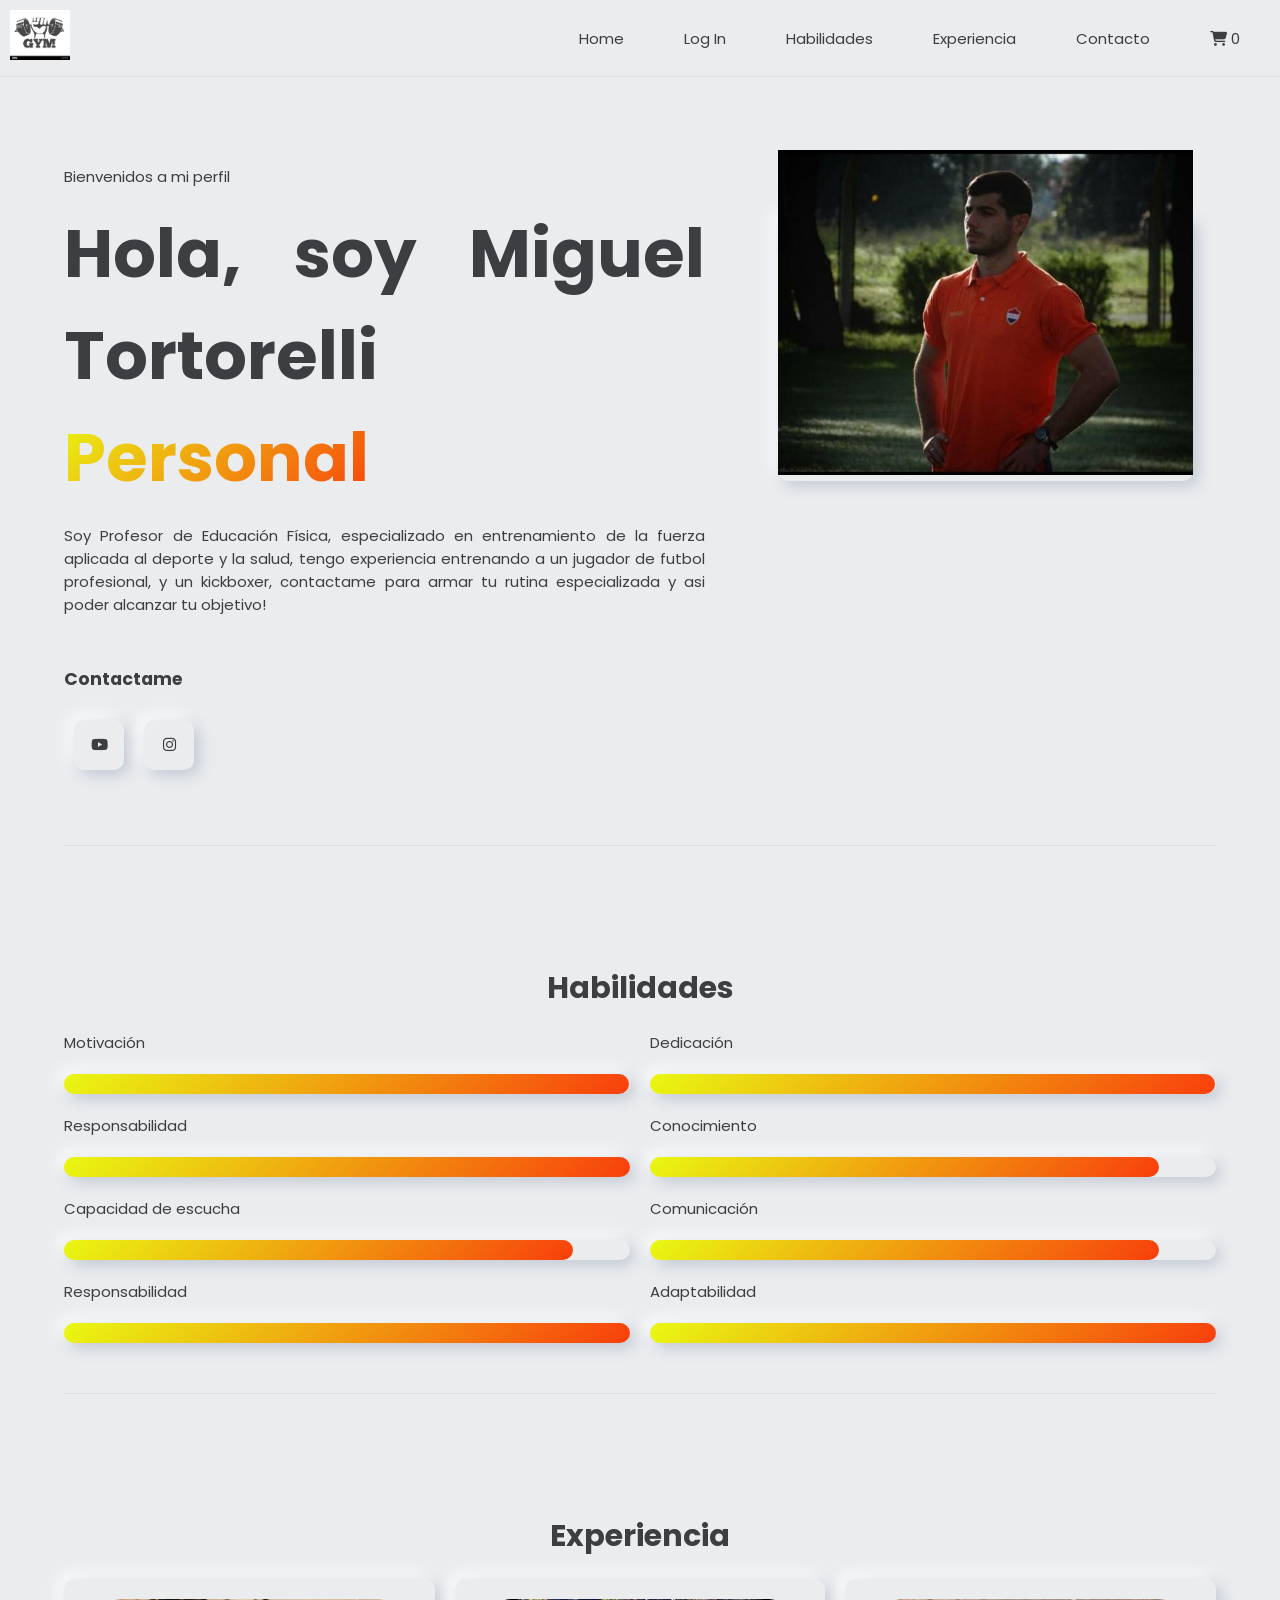
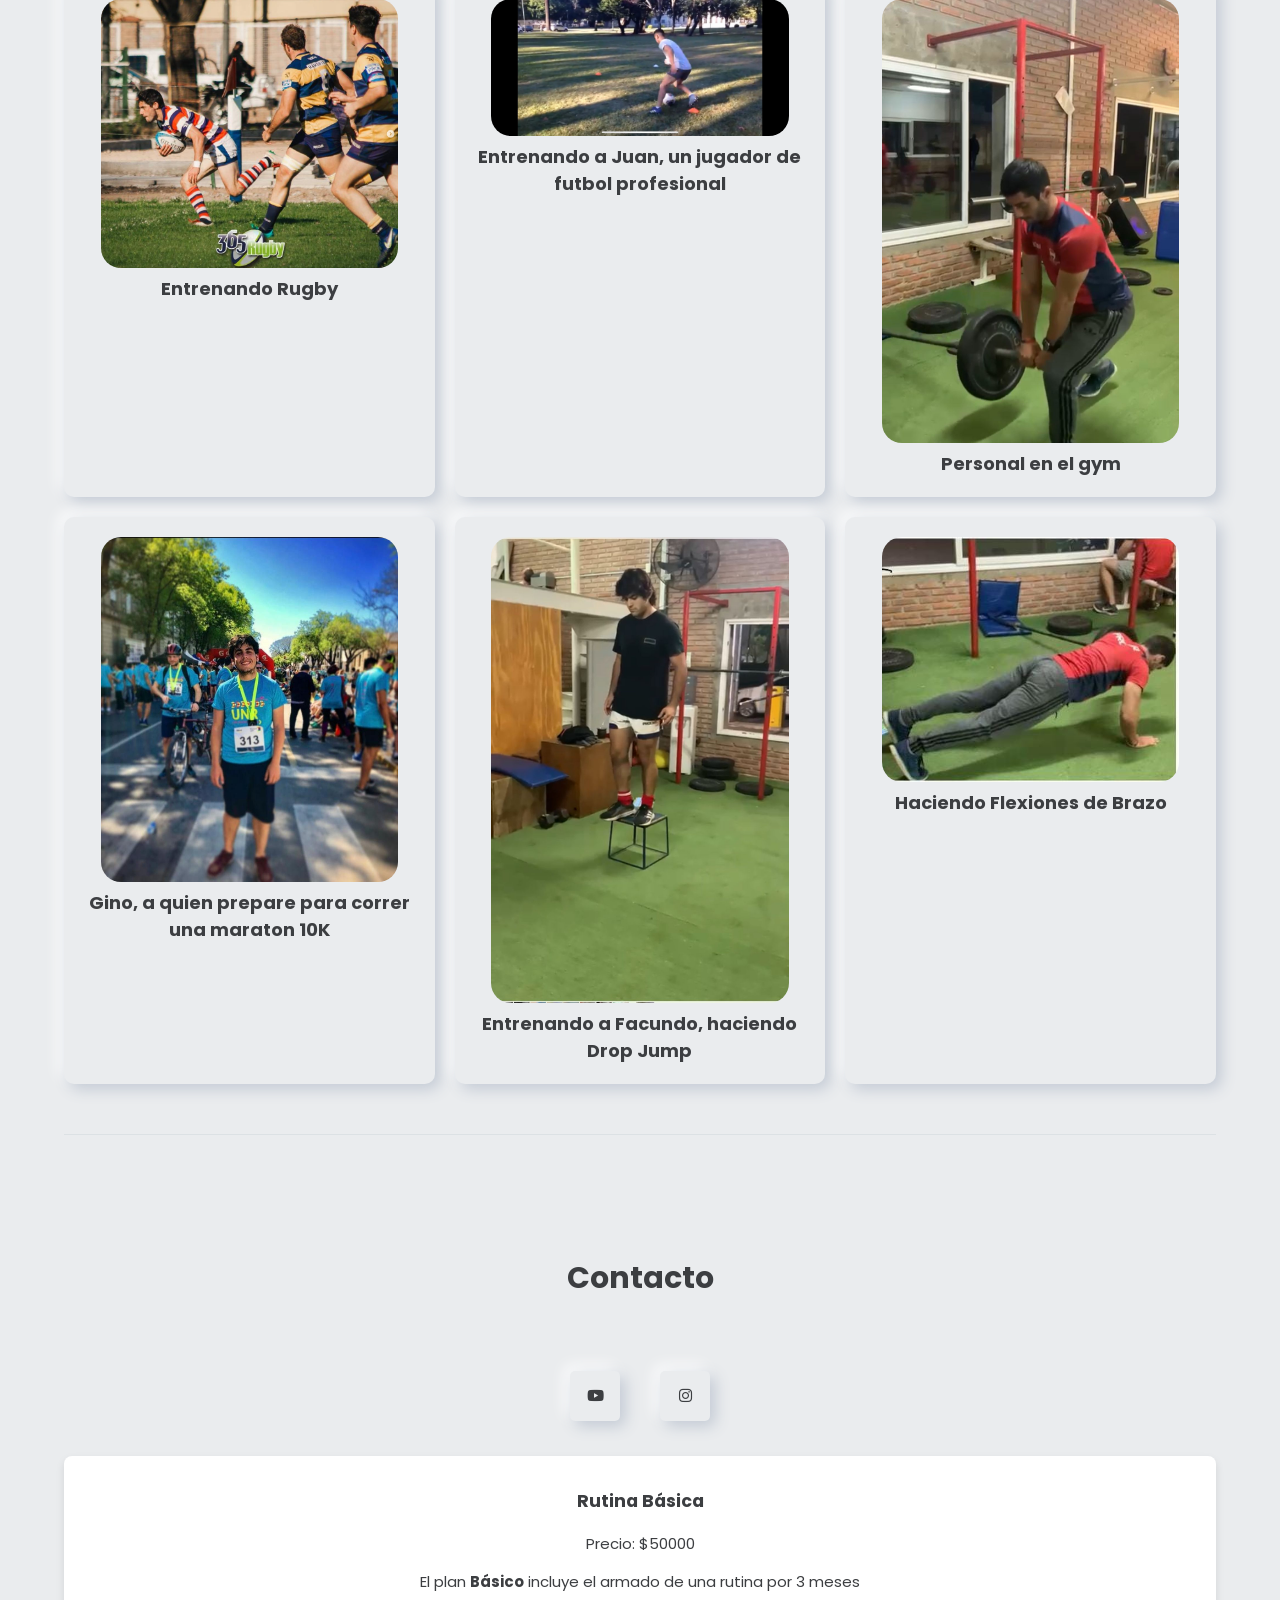
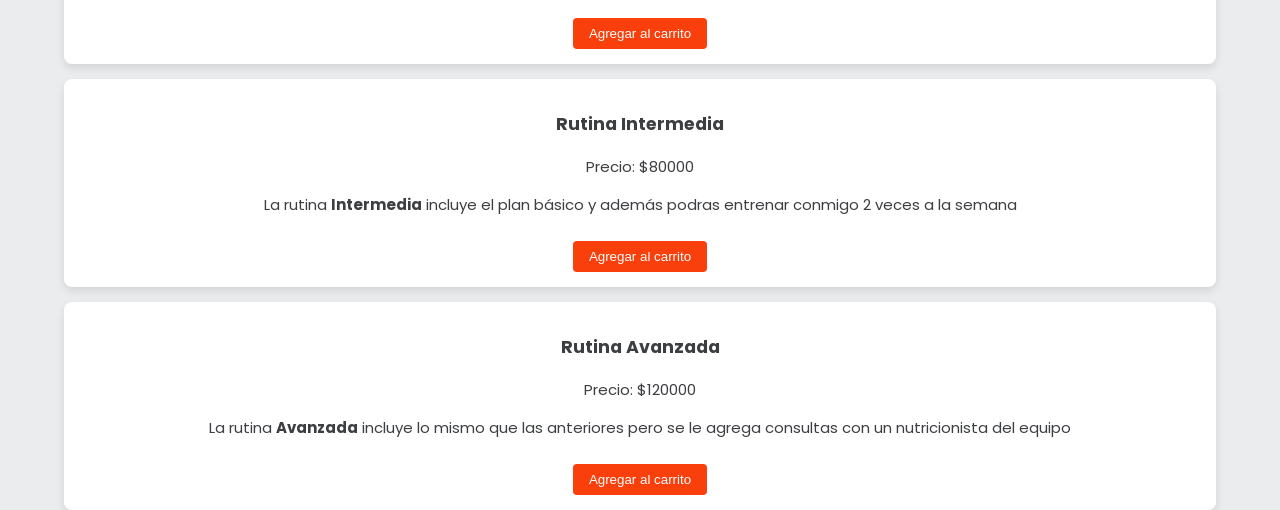
==== index.html @ 3a0be269 "primera subida" ====
<!DOCTYPE html>
<html lang="en">
<head>
    <meta charset="UTF-8">
    <meta http-equiv="X-UA-Compatible" content="IE=edge">
    <meta name="viewport" content="width=device-width, initial-scale=1.0">
    <title>Document</title>
    <link rel="stylesheet" href="style.css">
    <link rel="stylesheet" href="https://cdnjs.cloudflare.com/ajax/libs/font-awesome/6.3.0/css/all.min.css">
</head>
<body>
    <body>
        <header>
            <div class="logo">
                <img src="img/logogym.jpg">
            </div>
            <div class="navDiv">
                <label for="menu">
                    <i class="fa-solid fa-bars"></i>
                </label>
            </div>
            <input type="checkbox" id="menu">
            <ul class="nav">
                <label for="menu">
                    <i class="fa-solid fa-xmark"></i>
                </label>
                <li><a href="#home">Home</a></li>
                <li><a href="login.html">Log In</a></li>
                <li><a href="#skill">Habilidades</a></li>
                <li><a href="#project">Experiencia</a></li>
                <li><a href="#contact">Contacto</a></li>
                <!-- Icono de carrito de compras -->
                <li>
                    <a href="#cart" id="cart-icon">
                        <i class="fa-solid fa-shopping-cart"></i>
                        <span id="cart-count">0</span>
                    </a>
                </li>
            </ul>
        </header>
    
        <!-- Contenedor del carrito de compras -->
        <div id="cart-container" class="cart-container">
            <h2>Carrito de Compras</h2>
            <ul id="cart-items"></ul>
            <p>Total: $<span id="cart-total">0</span></p>
            <button id="checkout-btn">Confirmar Compra</button>
        </div>
    
        <!-- Resto del contenido de la página -->
    </body>
    
    

    <div class="container">
        <div class="banner" id="home">
            <div class="content">
                <p>Bienvenidos a mi perfil</p>
                <h1>
                    Hola, soy Miguel Tortorelli <br/>
                     <div class="gradientText">
                        <div class="job" data-job1="Personal" data-job2="Trainer"></div>
                    </div>
                </h1>
                <p>
                    Soy Profesor de Educación Física, especializado en entrenamiento de la fuerza aplicada al deporte y la salud, tengo experiencia entrenando a un jugador de futbol profesional, y un kickboxer, contactame para armar tu rutina especializada y asi poder alcanzar tu objetivo!
                </p>
                <div class="find">
                    <h3>Contactame</h3>
                    <ul>
                        <li><a href="https://www.youtube.com/@tequetortorelli7422"><i class="fa-brands fa-youtube"></i></a></li>
                        <li><a href="https://www.instagram.com/tequetortorelli/?hl=es-la"><i class="fa-brands fa-instagram"></i></a></li>
                    </ul>
                </div>
            </div>
            <div class="avatar">
                <img src="img/teque1.jpg" alt="">
            </div>
        </div>

       <div id="skill">
        <h1 class="title">Habilidades</h1>
        <div class="listSkill">
            <div class="item">
                <div class="name">Motivación</div>
                <div class="evaluate" style="--point:99.9%"></div>
            </div>
            <div class="item">
                <div class="name">Dedicación</div>
                <div class="evaluate" style="--point:99.9%"></div>
            </div>
            <div class="item">
                <div class="name">Responsabilidad</div>
                <div class="evaluate" style="--point:100%"></div>
            </div>
            <div class="item">
                <div class="name">Conocimiento</div>
                <div class="evaluate" style="--point:90%"></div>
            </div>
            <div class="item">
                <div class="name">Capacidad de escucha</div>
                <div class="evaluate" style="--point:90%"></div>
            </div>
            <div class="item">
                <div class="name">Comunicación</div>
                <div class="evaluate" style="--point:90%"></div>
            </div>
            <div class="item">
                <div class="name">Responsabilidad</div>
                <div class="evaluate" style="--point:100%"></div>
            </div>
            <div class="item">
                <div class="name">Adaptabilidad</div>
                <div class="evaluate" style="--point:100%"></div>
            </div>
        </div>
       </div>
       <div id="project">
            <h1 class="title">Experiencia</h1>
            <div class="listProject">
                <div class="item">
                    <img src="proyectotquito1.png" alt="">
                    <div class="name">
                        Entrenando Rugby
                    </div>
                </div>
                <div class="item">
                    <img src="img/juan.jpg" alt="">
                    <div class="name">
                        Entrenando a Juan, un jugador de futbol profesional
                    </div>
                </div>
                <div class="item">
                    <img src="img/GYM1.jpg" alt="">
                    <div class="name">
                        Personal en el gym
                    </div>
                </div>
                <div class="item">
                    <img src="img/maraton.jpg" alt="">
                    <div class="name">
                        Gino, a quien prepare para correr una maraton 10K
                    </div>
                </div>
                <div class="item">
                    <img src="img/GYM2.jpg" alt="">
                    <div class="name">
                        Entrenando a Facundo, haciendo Drop Jump
                    </div>
                </div>
                <div class="item">
                    <img src="img/GYM3.png" alt="">
                    <div class="name">
                        Haciendo Flexiones de Brazo
                    </div>
                </div>
            </div>
       </div>

       <div id="contact">
        <h1 class="title">Contacto</h1>
        <ul class="contact">
            <li><a href="https://www.youtube.com/@tequetortorelli7422"><i class="fa-brands fa-youtube"></i></a></li>
            <li><a href="https://www.instagram.com/tequetortorelli/?hl=es-la"><i class="fa-brands fa-instagram"></i></a></li>
        </ul>
       </div>
<div class="routine-list">
    <div class="routine-item">
        <h3>Rutina Básica</h3>
        <p>Precio: $50000</p>
        <p>El plan <strong>Básico</strong> incluye el armado de una rutina por 3 meses</p>
        <button class="add-to-cart-btn" data-id="1">Agregar al carrito</button>
    </div>
    <div class="routine-item">
        <h3>Rutina Intermedia</h3>
        <p>Precio: $80000</p>
        <p>La rutina <strong>Intermedia</strong> incluye el plan básico y además podras entrenar conmigo 2 veces a la semana</p>
        <button class="add-to-cart-btn" data-id="2">Agregar al carrito</button>
    </div>
    <div class="routine-item">
        <h3>Rutina Avanzada</h3>
        <p>Precio: $120000</p>
        <p>La rutina <strong>Avanzada</strong> incluye lo mismo que las anteriores pero se le agrega consultas con un nutricionista del equipo</p>
        <button class="add-to-cart-btn" data-id="3">Agregar al carrito</button>
    </div>
</div>

    <!-- Importar archivo JavaScript -->
    <script src="script.js"></script>
    </div>
    
</body>
</html>
---- style.css ----
@import url('https://fonts.googleapis.com/css2?family=Poppins:wght@200;300;400;500;600&display=swap');
html{
    scroll-behavior: smooth;
}
:root{
    --light: #eaecee;
    --color-text: #3c3e41;
    --box-shadow: 
    5px 5px 15px #c1c8d3, 
    -5px -5px 15px #ffffff;
    --gradient-bg: linear-gradient(-45deg, #f83f0c, #e9f812);
}
a{
    color: #3c3e41;
    text-decoration: none;
}
body{
    margin: 0;
    background-color: var(--light);
    color: var(--color-text);
    font-family: 'Poppins', sans-serif;
    font-size: 15px;
}
header{
    position: fixed;
    top: 0;
    width: calc(100% - 20px);
    padding: 10px;
    border-bottom: 1px solid #dce1e4;
    display: grid;
    grid-template-columns: 30% 70%;
    background-color: var(--light);
    z-index: 1;
}
header .logo img{
    height: 50px;
}
header ul{
    margin: 0;
    list-style: none;
    display: flex;
    height: 100%;
    justify-content: end;
    align-items: center;
}
header ul li{
    padding: 0 30px;
}
.container{
    width: 1200px;
    max-width: 90%;
    margin: auto;
}
.banner{
    margin-top: 150px;
    display: grid;
    grid-template-columns: 60% 40%;
    border-bottom: 1px solid #dce1e4;
    padding-bottom: 50px;
}
.banner .content{
    text-align: justify;
    padding-right: 50px;
}
.banner .content h1{
    font-size: 4.5em;
    margin: 0;
}
.gradientText{
  display: inline-block;
    background: var(--gradient-bg);
 -webkit-background-clip: text;
  -webkit-text-fill-color: transparent;
}
.job{
   display: inline-block;
}
.job::before{
    content: attr(data-job1);
    overflow: hidden;
    display: inline-flex;
    animation: effectText 1s linear infinite alternate,
    changeText 4s linear infinite;
}
@keyframes effectText{
    from{
        max-width: 0;
    }to{
        max-width: 500px;
    }
}
@keyframes changeText{
    from{
        content: attr(data-job1);
    }
    to{
        content: attr(data-job2);
    }
}
.find{
    margin-top: 50px;
}
.find ul{
    padding: 0;
    list-style: none;
    display: flex;
}
.find ul li{
    width: 50px;
    height: 50px;
    box-shadow: var(--box-shadow);
    margin: 10px;
    border-radius: 10px;
    display: flex;
    justify-content: center;
    align-items: center;
    cursor: pointer;
    transition: 0.5s;
}
.find ul li:hover{
    color: #fff;
    background-image: var(--gradient-bg);
}
.banner .avatar{
    position: relative;
    height: max-content;
    text-align: center;
}
.banner .avatar::before{
    position: absolute;
    width: 90%;
    height: 80%;
    content: '';
    z-index: -1;
    bottom: 0;
    border-radius: 10px;
    box-shadow: var(--box-shadow);
}
.banner img{
    width: 90%;
}
header .navDiv,
header .nav label,
header input{
    display: none;
}
.title{
    text-align: center;
    padding-top: 100px;
}
.listSkill{
    display: grid;
    grid-template-columns: repeat(2, 1fr);
    gap: 20px 20px;
    border-bottom: 1px solid #dce1e4;
    padding-bottom: 50px;
}
.listSkill .evaluate{
    width: 100%;
    height: 20px;
    box-shadow: var(--box-shadow);
    border-radius: 10px;
    margin-top: 20px;
    position: relative;
}
.listSkill .evaluate::before{
    position: absolute;
    height: 100%;
    width: var(--point);
    background-image: var(--gradient-bg);
    content: '';
    border-radius: 10px;
}
.listProject{
    display: grid;
    grid-template-columns: repeat(3, 1fr);
    gap: 20px;
    border-bottom: 1px solid #dce1e4;
    padding-bottom: 50px;
}
.listProject .item{
    text-align: center;
    box-shadow: var(--box-shadow);
    padding: 20px;
}
.listProject .item img{
    width: 90%;
    border-radius: 20px;
}
.listProject .item{
    text-align: center;
    border-radius: 10px;
    font-weight: bold;
    font-size: large;
}
.contact{
    padding: 0;
    list-style: none;
    display: flex;
    justify-content: center;
    align-items: center;
    margin-top: 50px;
}
.contact li{
    width: 50px;
    height: 50px;
    margin: 20px;
    box-shadow: var(--box-shadow);
    display: flex;
    justify-content: center;
    align-items: center;
    border-radius: 5px;
    transition: 0.5s;
}
.contact li:hover{
    background-image: var(--gradient-bg);
    color: #fff;
}
/* Desktops and laptops ----------- */
@media  screen and (min-width:1224px) {
	/* Styles */
}
/* iPads (portrait and landscape) ----------- */
@media only screen and (max-width:1024px) {
	/* Styles */
    header  ul{
    }
    .banner{
        grid-template-columns: 40% 60%;
    }
    .banner .content h1{
        font-size: 2em;
    }
    .listProject{
        grid-template-columns: repeat(2, 1fr);
    }
   
}
/* mobile */

@media screen and (max-width: 767px){
    .banner{
        grid-template-columns: 1fr;
    }
    .banner .content h1{
        font-size: 1.2em;
    }
    .banner .avatar{
        grid-row-start: 1;
    }
    header .navDiv{
        display: flex;
        justify-content: end;
    }
    header label{
        width: 50px;
        height: 50px;
        display: flex;
        justify-content: center;
        align-items: center;
        color: red;
        box-shadow: var(--box-shadow);
        border-radius: 50%;
    }
    header .nav{
        position: fixed;
        background-color: #F0F3F5;
        z-index: 1;
        width: 70%;
        height: 100vh;
        left: 0;
        top: 0;
        display: grid;
        grid-template-columns: 1fr;
        grid-template-rows: repeat(5, 70px);
        transform: translateX(-100%);
        transition: 0.5s;
    }
    input#menu:checked ~ .nav{
        transform: translateX(0%);
    }
    header .nav label{
        width: 50px;
        height: 50px;
        box-shadow: var(--box-shadow);
        display: flex;
        justify-content: center;
        align-items: center;
        border-radius: 50%;
        color: red;
    }
    .banner .content{
        padding-right: 0px;
    }
    .listSkill{
        grid-template-columns: 1fr;
    }
    .listProject{
        grid-template-columns: 1fr;
    }
    
}
/* Estilos para el carrito */
.cart-container {
    display: none;
    position: fixed;
    top: 20%;
    right: 10%;
    width: 300px;
    background-color: white;
    box-shadow: 0px 4px 8px rgba(0, 0, 0, 0.2);
    border-radius: 8px;
    padding: 20px;
    z-index: 10;
}

.cart-container h2 {
    margin: 0;
    font-size: 18px;
    text-align: center;
}

#cart-items {
    list-style: none;
    padding: 0;
}

#cart-items li {
    display: flex;
    justify-content: space-between;
    margin: 10px 0;
}

#checkout-btn {
    width: 100%;
    padding: 10px;
    background-color: #f83f0c;
    color: white;
    border: none;
    border-radius: 4px;
    cursor: pointer;
    font-size: 16px;
}

#checkout-btn:hover {
    background-color: #e5390d;
}
.routine-list {
    display: flex;
    flex-direction: column;
    gap: 15px;
}

.routine-item {
    background-color: #fff;
    padding: 15px;
    border-radius: 8px;
    box-shadow: 0px 4px 8px rgba(0, 0, 0, 0.1);
    text-align: center;
}

.add-to-cart-btn {
    margin-top: 10px;
    padding: 8px 16px;
    background-color: #f83f0c;
    color: #fff;
    border: none;
    border-radius: 4px;
    cursor: pointer;
}

.add-to-cart-btn:hover {
    background-color: #e5390d;
}
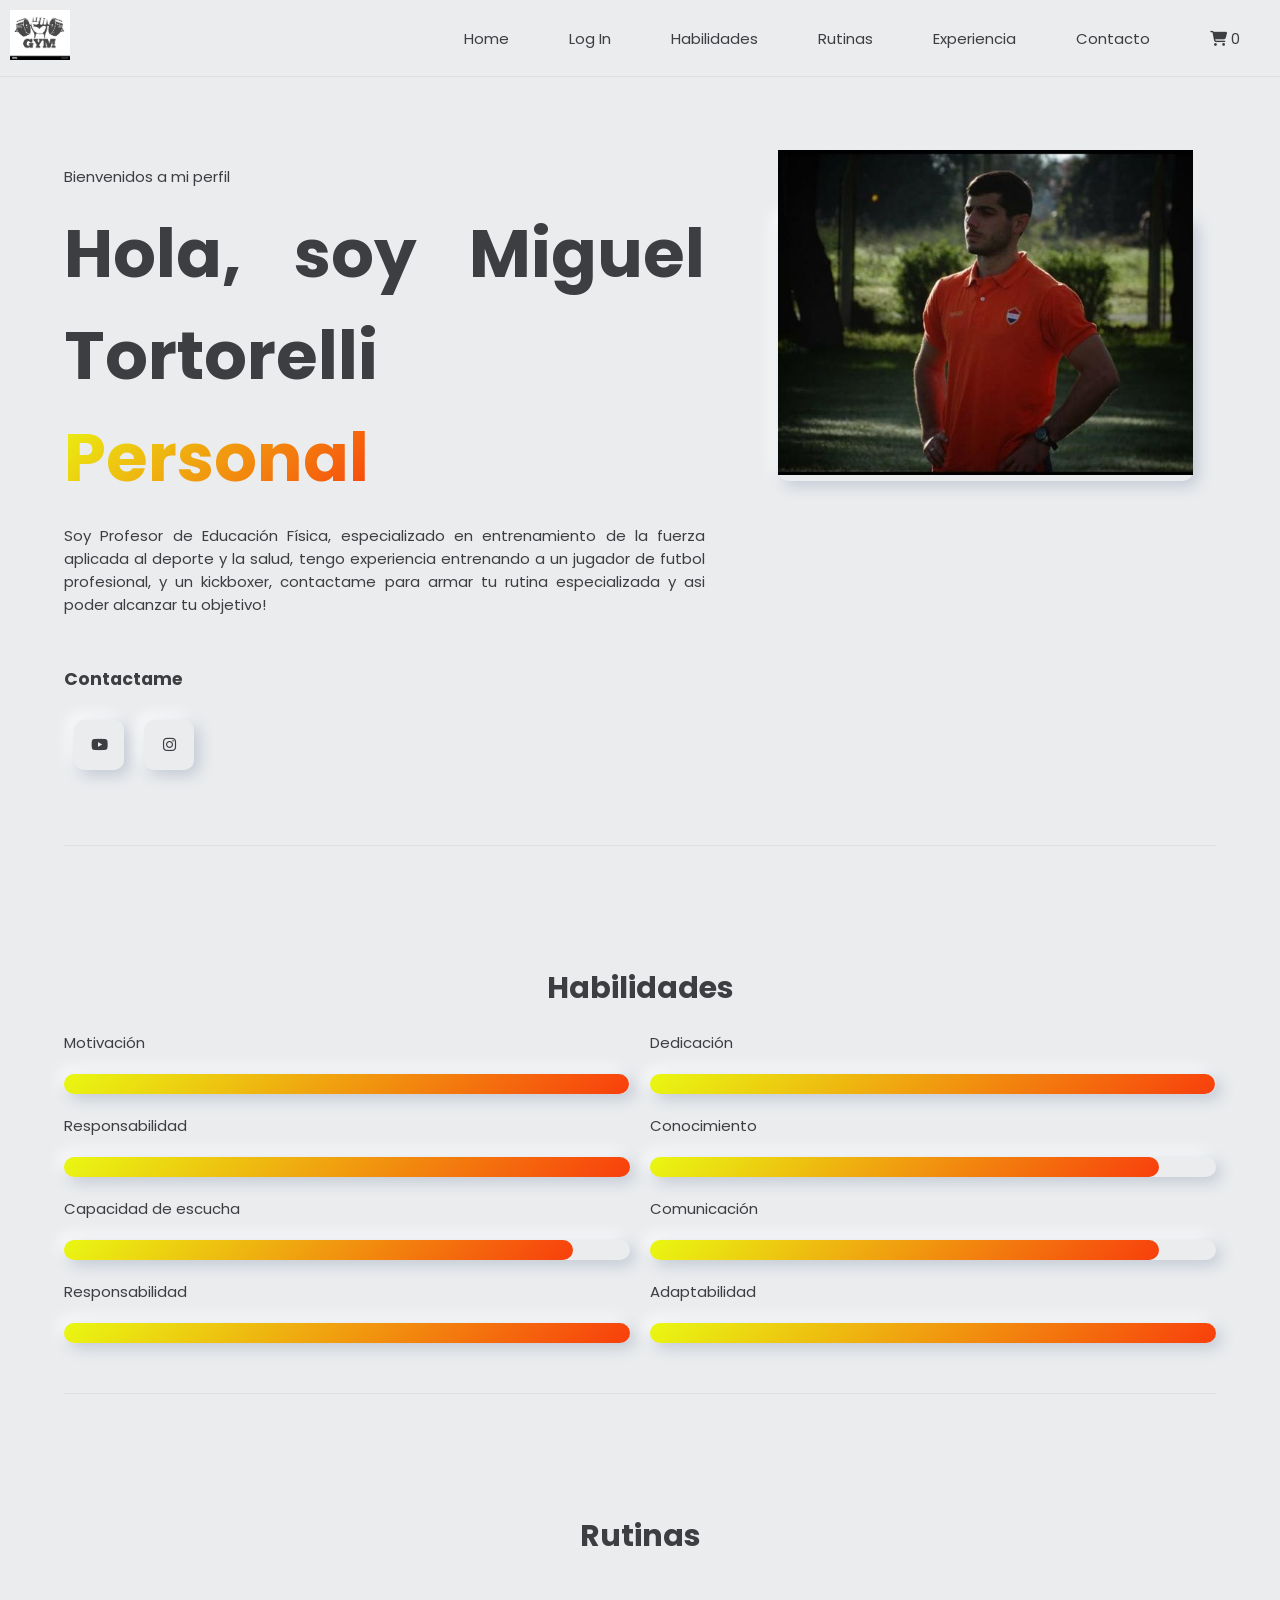
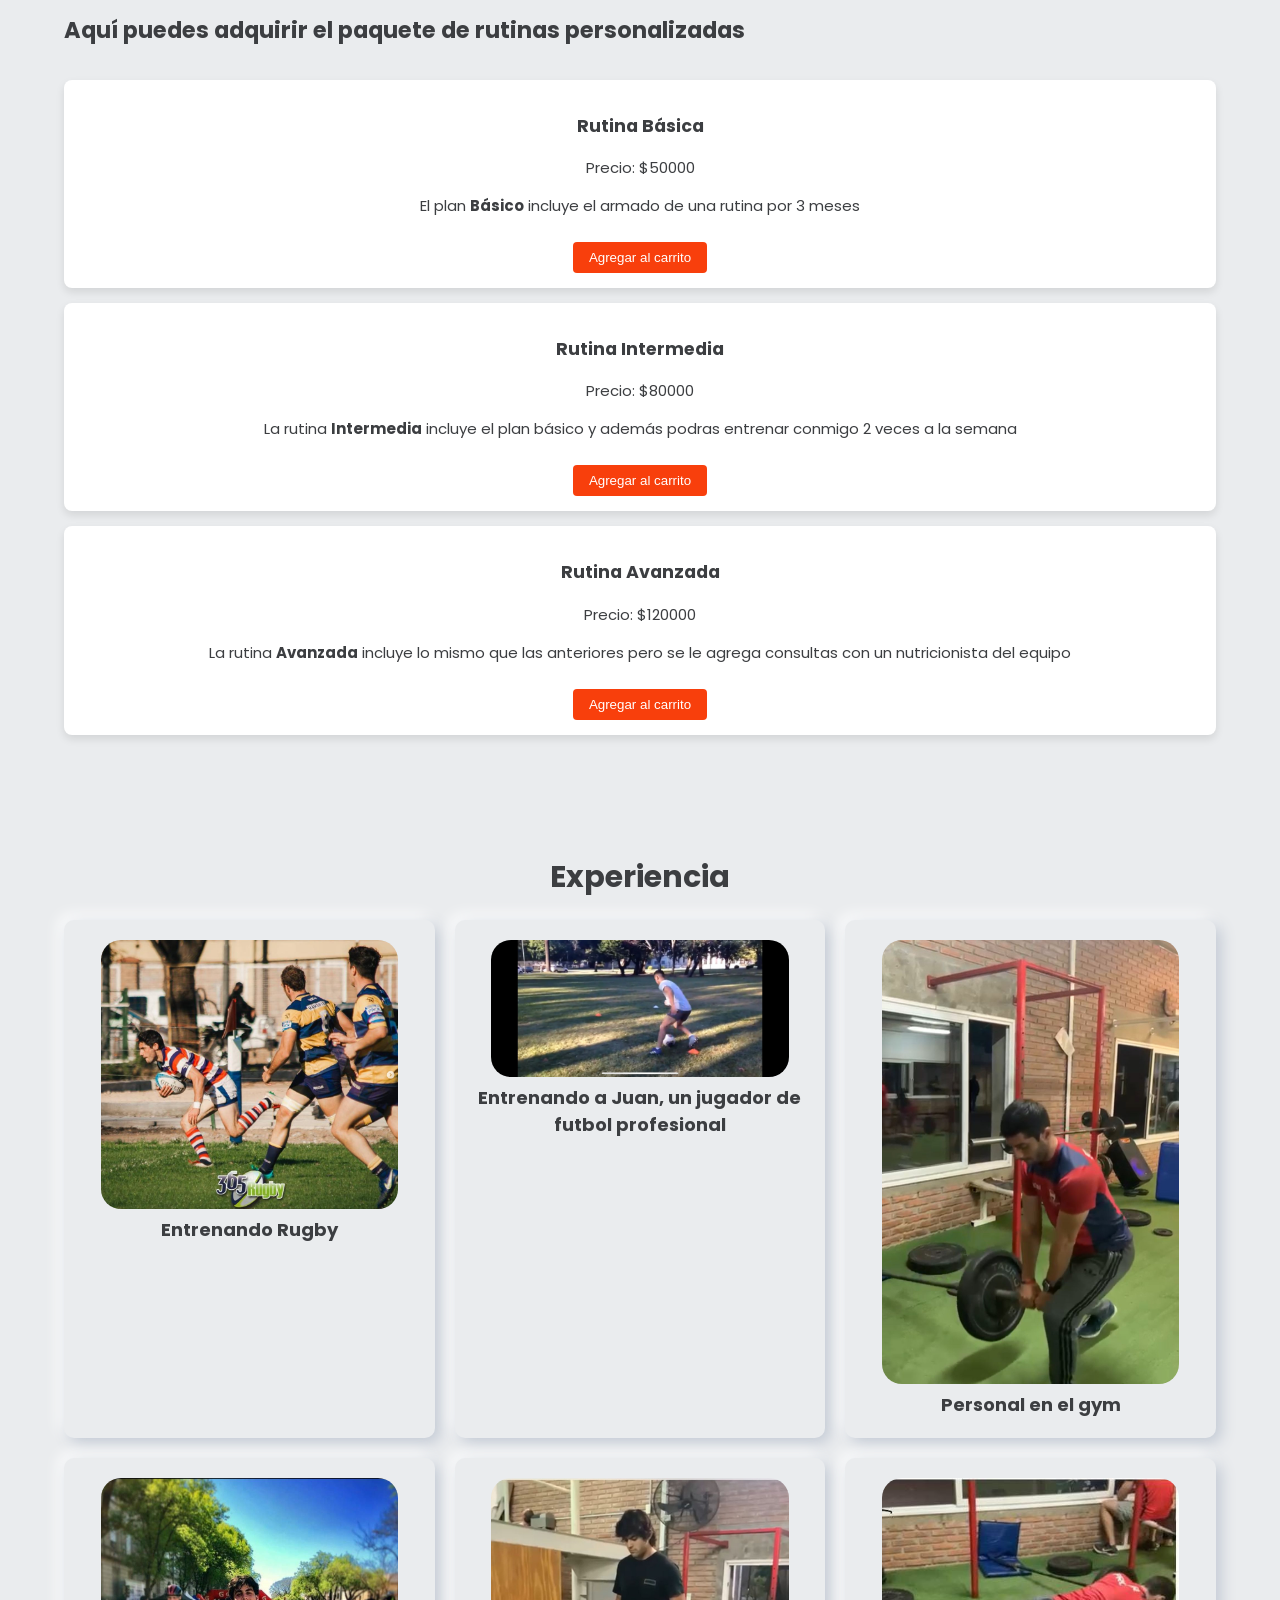
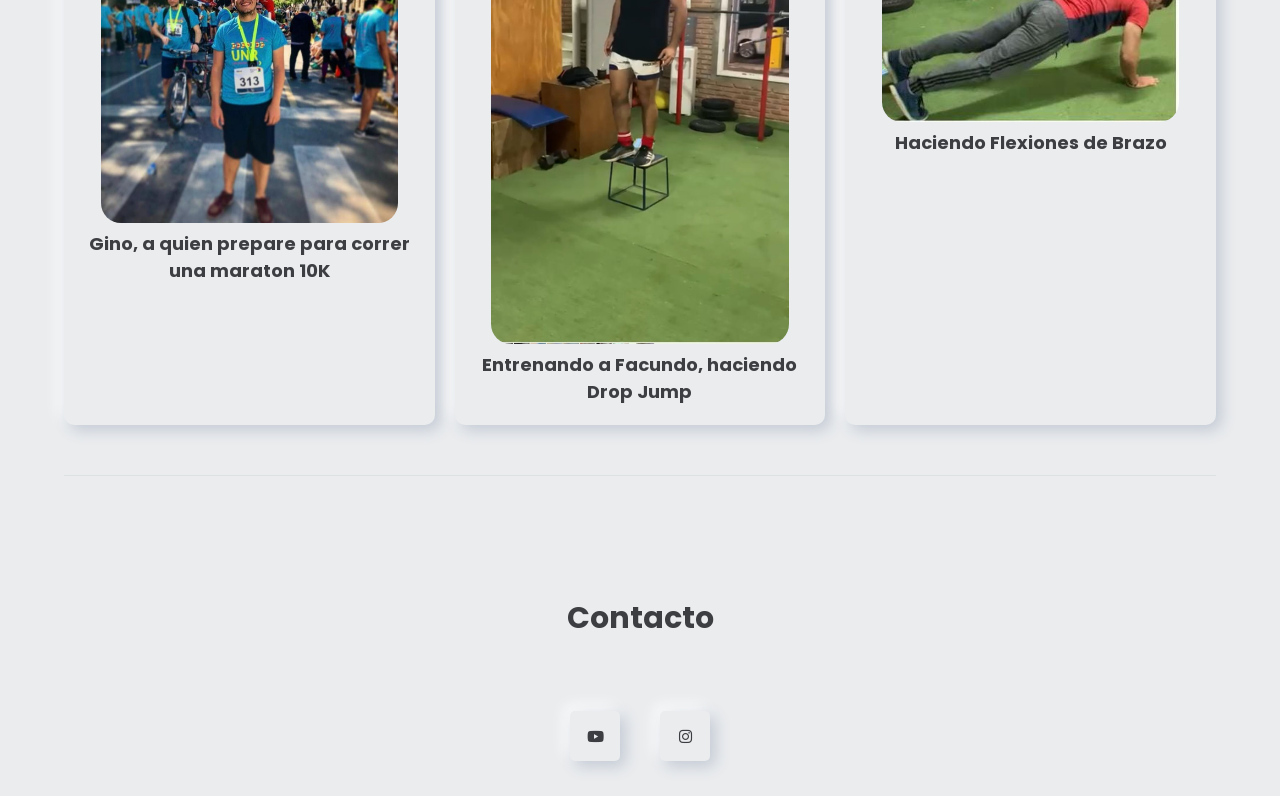
==== commit d20ac4de: "segunda subida, arreglando errores" ====
--- a/index.html
+++ b/index.html
@@ -27,6 +27,7 @@
                 <li><a href="#home">Home</a></li>
                 <li><a href="login.html">Log In</a></li>
                 <li><a href="#skill">Habilidades</a></li>
+                <li><a href="#rutina">Rutinas</a></li>
                 <li><a href="#project">Experiencia</a></li>
                 <li><a href="#contact">Contacto</a></li>
                 <!-- Icono de carrito de compras -->
@@ -114,6 +115,28 @@
                 <div class="evaluate" style="--point:100%"></div>
             </div>
         </div>
+        <div class="routine-list" id="rutina">
+            <h1 class="title">Rutinas</h1>
+            <h2><strong>Aquí puedes adquirir el paquete de rutinas personalizadas</strong></h2>
+            <div class="routine-item">
+                <h3>Rutina Básica</h3>
+                <p>Precio: $50000</p>
+                <p>El plan <strong>Básico</strong> incluye el armado de una rutina por 3 meses</p>
+                <button class="add-to-cart-btn" data-id="1">Agregar al carrito</button>
+            </div>
+            <div class="routine-item">
+                <h3>Rutina Intermedia</h3>
+                <p>Precio: $80000</p>
+                <p>La rutina <strong>Intermedia</strong> incluye el plan básico y además podras entrenar conmigo 2 veces a la semana</p>
+                <button class="add-to-cart-btn" data-id="2">Agregar al carrito</button>
+            </div>
+            <div class="routine-item">
+                <h3>Rutina Avanzada</h3>
+                <p>Precio: $120000</p>
+                <p>La rutina <strong>Avanzada</strong> incluye lo mismo que las anteriores pero se le agrega consultas con un nutricionista del equipo</p>
+                <button class="add-to-cart-btn" data-id="3">Agregar al carrito</button>
+            </div>
+        </div>
        </div>
        <div id="project">
             <h1 class="title">Experiencia</h1>
@@ -164,26 +187,7 @@
             <li><a href="https://www.instagram.com/tequetortorelli/?hl=es-la"><i class="fa-brands fa-instagram"></i></a></li>
         </ul>
        </div>
-<div class="routine-list">
-    <div class="routine-item">
-        <h3>Rutina Básica</h3>
-        <p>Precio: $50000</p>
-        <p>El plan <strong>Básico</strong> incluye el armado de una rutina por 3 meses</p>
-        <button class="add-to-cart-btn" data-id="1">Agregar al carrito</button>
-    </div>
-    <div class="routine-item">
-        <h3>Rutina Intermedia</h3>
-        <p>Precio: $80000</p>
-        <p>La rutina <strong>Intermedia</strong> incluye el plan básico y además podras entrenar conmigo 2 veces a la semana</p>
-        <button class="add-to-cart-btn" data-id="2">Agregar al carrito</button>
-    </div>
-    <div class="routine-item">
-        <h3>Rutina Avanzada</h3>
-        <p>Precio: $120000</p>
-        <p>La rutina <strong>Avanzada</strong> incluye lo mismo que las anteriores pero se le agrega consultas con un nutricionista del equipo</p>
-        <button class="add-to-cart-btn" data-id="3">Agregar al carrito</button>
-    </div>
-</div>
+
 
     <!-- Importar archivo JavaScript -->
     <script src="script.js"></script>
